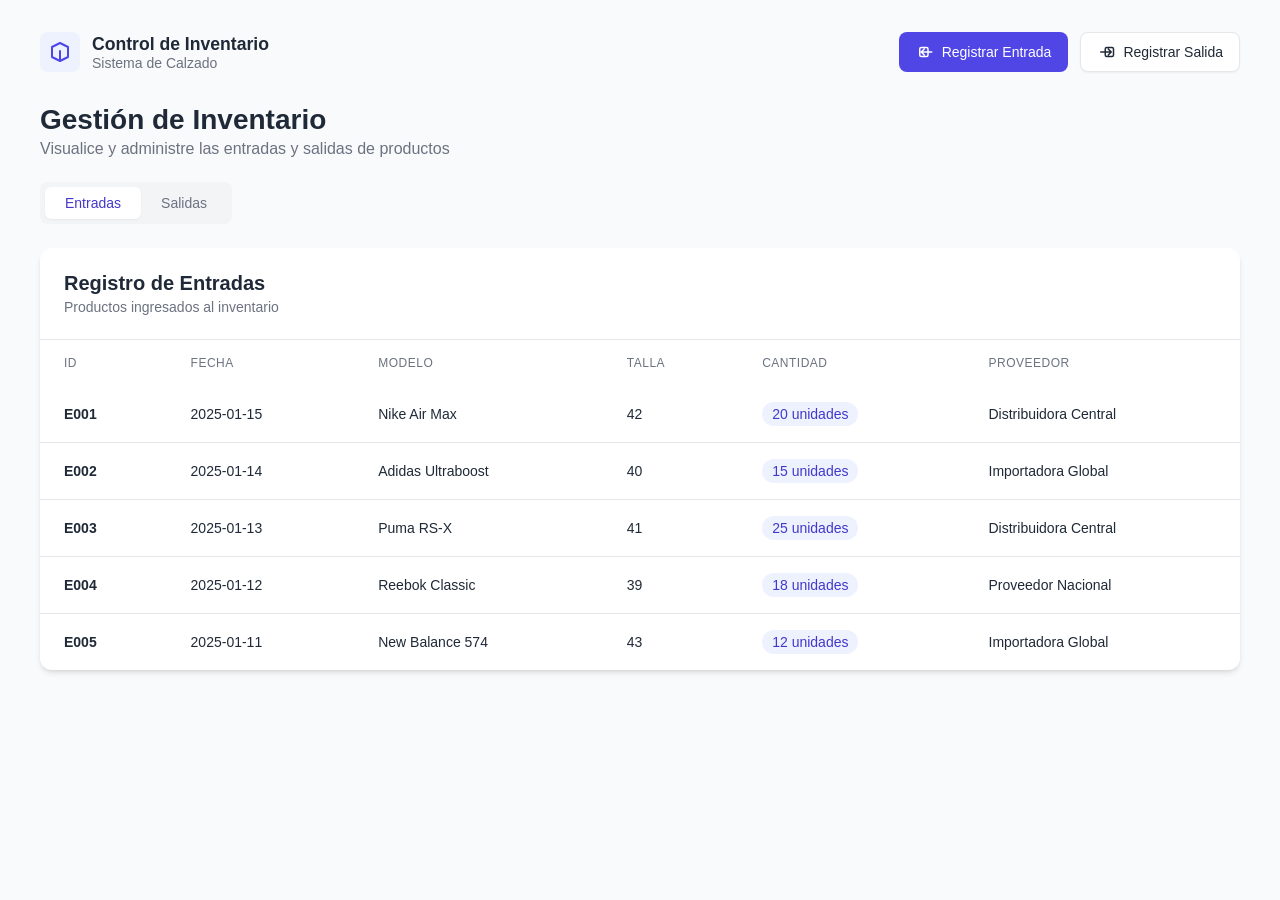
==== Interfaz entras y salidas/index.html @ d8934edf "anadiendo interfaz de usuario" ====
<!DOCTYPE html>
<html lang="es">
<head>
    <meta charset="UTF-8">
    <meta name="viewport" content="width=device-width, initial-scale=1.0">
    <title>Gestión de Inventario</title>
    
    <link rel="stylesheet" href="style.css">
</head>
<body>

    <div class="inventory-container">

        <header class="header">
            <div class="logo">
                <span class="logo-icon">
                    <svg fill="none" stroke="currentColor" viewBox="0 0 24 24" xmlns="http://www.w3.org/2000/svg">
                        <path stroke-linecap="round" stroke-linejoin="round" stroke-width="2" d="M20 7l-8-4-8 4m16 0v10l-8 4-8-4V7l8-4 8 4zM4 7v10l8 4 8-4V7M12 21V11"></path>
                    </svg>
                </span>
                <div>
                    <strong>Control de Inventario</strong>
                    <span>Sistema de Calzado</span>
                </div>
            </div>
            
            <div class="header-buttons">
                <button class="btn btn-primary">
                    <svg fill="none" stroke="currentColor" viewBox="0 0 24 24" xmlns="http://www.w3.org/2000/svg">
                         <path stroke-linecap="round" stroke-linejoin="round" stroke-width="2" d="M11 16l-4-4m0 0l4-4m-4 4h14m-5 4v-8a2 2 0 0 0-2-2h-7a2 2 0 0 0-2 2v8a2 2 0 0 0 2 2h7a2 2 0 0 0 2-2z"></path>
                    </svg>
                    <span>Registrar Entrada</span>
                </button>
                <button class="btn btn-secondary">
                    <svg fill="none" stroke="currentColor" viewBox="0 0 24 24" xmlns="http://www.w3.org/2000/svg">
                        <path stroke-linecap="round" stroke-linejoin="round" stroke-width="2" d="M15 16l4-4m0 0l-4-4m4 4H5m6 4v-8a2 2 0 0 1 2-2h7a2 2 0 0 1 2 2v8a2 2 0 0 1-2 2h-7a2 2 0 0 1-2-2z"></path>
                    </svg>
                    <span>Registrar Salida</span>
                </button>
            </div>
        </header>

        <main>
            <section class="title-section">
                <h1>Gestión de Inventario</h1>
                <p>Visualice y administre las entradas y salidas de productos</p>
            </section>

            <nav class="tabs">
                <button class="tab-link active" data-tab="entradas">Entradas</button>
                <button class="tab-link" data-tab="salidas">Salidas</button>
            </nav>

            <section id="entradas" class="content-tab active">
                <div class="content-header">
                    <h2>Registro de Entradas</h2>
                    <p>Productos ingresados al inventario</p>
                </div>
                
                <table class="inventory-table">
                    <thead>
                        <tr>
                            <th>ID</th>
                            <th>Fecha</th>
                            <th>Modelo</th>
                            <th>Talla</th>
                            <th>Cantidad</th>
                            <th>Proveedor</th>
                        </tr>
                    </thead>
                    <tbody>
                        <tr>
                            <td><strong>E001</strong></td>
                            <td>2025-01-15</td>
                            <td>Nike Air Max</td>
                            <td>42</td>
                            <td><span class="pill">20 unidades</span></td>
                            <td>Distribuidora Central</td>
                        </tr>
                        <tr>
                            <td><strong>E002</strong></td>
                            <td>2025-01-14</td>
                            <td>Adidas Ultraboost</td>
                            <td>40</td>
                            <td><span class="pill">15 unidades</span></td>
                            <td>Importadora Global</td>
                        </tr>
                        <tr>
                            <td><strong>E003</strong></td>
                            <td>2025-01-13</td>
                            <td>Puma RS-X</td>
                            <td>41</td>
                            <td><span class="pill">25 unidades</span></td>
                            <td>Distribuidora Central</td>
                        </tr>
                        <tr>
                            <td><strong>E004</strong></td>
                            <td>2025-01-12</td>
                            <td>Reebok Classic</td>
                            <td>39</td>
                            <td><span class="pill">18 unidades</span></td>
                            <td>Proveedor Nacional</td>
                        </tr>
                        <tr>
                            <td><strong>E005</strong></td>
                            <td>2025-01-11</td>
                            <td>New Balance 574</td>
                            <td>43</td>
                            <td><span class="pill">12 unidades</span></td>
                            <td>Importadora Global</td>
                        </tr>
                    </tbody>
                </table>
            </section>
            
            <section id="salidas" class="content-tab">
                 <div class="content-header">
                    <h2>Registro de Salidas</h2>
                    <p>Productos que han salido del inventario.</p>
                </div>
                <div style="padding: 1.5rem;">
                    <p>Aquí iría la tabla de salidas...</p>
                </div>
            </section>

        </main>
    </div>

    <script src="script.js"></script>
</body>
</html>
---- Interfaz entras y salidas/style.css ----
/* --- Variables de Color (basadas en tu imagen) --- */
:root {
    --color-primary: #4F46E5; /* Azul/Morado principal */
    --color-primary-light: #EEF2FF; /* Fondo de la píldora */
    --color-primary-text: #4338CA; /* Texto de la píldora */
    --color-bg: #F9FAFB;      /* Fondo general de la página */
    --color-card-bg: #FFFFFF; /* Fondo de la tarjeta/tabla */
    --color-tab-bg: #F3F4F6;   /* Fondo del contenedor de tabs */
    --color-text-dark: #1F2937;  /* Texto principal */
    --color-text-light: #6B7280; /* Texto secundario/subtítulos */
    --color-border: #E5E7EB;   /* Bordes de tabla */
    --shadow-sm: 0 1px 2px 0 rgba(0, 0, 0, 0.05);
    --shadow-md: 0 4px 6px -1px rgba(0, 0, 0, 0.1), 0 2px 4px -2px rgba(0, 0, 0, 0.1);
}

/* --- Reseteo Básico y Fuente --- */
body {
    font-family: -apple-system, BlinkMacSystemFont, "Segoe UI", Roboto, "Helvetica Neue", Arial, sans-serif;
    background-color: var(--color-bg);
    color: var(--color-text-dark);
    margin: 0;
    padding: 2rem;
}

/* --- Contenedor Principal --- */
.inventory-container {
    max-width: 1200px;
    margin: 0 auto;
}

/* --- 1. Cabecera (Header) --- */
.header {
    display: flex;
    justify-content: space-between;
    align-items: center;
    margin-bottom: 2rem;
}

.logo {
    display: flex;
    align-items: center;
    gap: 0.75rem;
}

.logo .logo-icon {
    display: flex;
    align-items: center;
    justify-content: center;
    width: 40px;
    height: 40px;
    background-color: var(--color-primary-light);
    border-radius: 8px;
    color: var(--color-primary);
}

.logo .logo-icon svg {
    width: 24px;
    height: 24px;
}

.logo div {
    display: flex;
    flex-direction: column;
}

.logo strong {
    font-size: 1.1rem;
    font-weight: 600;
    color: var(--color-text-dark);
}

.logo span {
    font-size: 0.875rem;
    color: var(--color-text-light);
}

.header-buttons {
    display: flex;
    gap: 0.75rem;
}

/* --- Estilos de Botones --- */
.btn {
    display: inline-flex;
    align-items: center;
    gap: 0.5rem;
    font-family: inherit;
    font-weight: 500;
    font-size: 0.875rem;
    padding: 0.625rem 1rem;
    border: 1px solid transparent;
    border-radius: 8px;
    cursor: pointer;
    transition: all 0.2s ease;
}

.btn svg {
    width: 18px;
    height: 18px;
}

.btn-primary {
    background-color: var(--color-primary);
    color: #FFFFFF;
}
.btn-primary:hover {
    background-color: var(--color-primary-text);
}

.btn-secondary {
    background-color: var(--color-card-bg);
    color: var(--color-text-dark);
    border-color: var(--color-border);
    box-shadow: var(--shadow-sm);
}
.btn-secondary:hover {
    background-color: var(--color-bg);
}

/* --- 2. Título Principal --- */
.title-section h1 {
    font-size: 1.75rem;
    font-weight: 700;
    margin: 0;
}

.title-section p {
    font-size: 1rem;
    color: var(--color-text-light);
    margin: 0.25rem 0 0;
}

/* --- 3. Pestañas (Tabs) --- */
.tabs {
    background-color: var(--color-tab-bg);
    border-radius: 8px;
    padding: 5px;
    display: inline-flex; /* Para que no ocupe todo el ancho */
    margin-top: 1.5rem;
}

.tab-link {
    font-family: inherit;
    font-size: 0.875rem;
    font-weight: 500;
    color: var(--color-text-light);
    background-color: transparent;
    border: none;
    padding: 0.5rem 1.25rem;
    border-radius: 6px;
    cursor: pointer;
    transition: all 0.2s ease;
}

.tab-link.active {
    background-color: var(--color-card-bg);
    color: var(--color-primary-text);
    box-shadow: var(--shadow-sm);
}

/* --- 4. Área de Contenido (Tabla) --- */
.content-tab {
    display: none; /* Oculto por defecto */
    background-color: var(--color-card-bg);
    border-radius: 12px;
    margin-top: 1.5rem;
    box-shadow: var(--shadow-md);
    overflow: hidden; /* Para que la tabla respete el borde redondeado */
}

.content-tab.active {
    display: block; /* Visible si está activo */
}

.content-header {
    padding: 1.5rem;
    border-bottom: 1px solid var(--color-border);
}

.content-header h2 {
    font-size: 1.25rem;
    font-weight: 600;
    margin: 0;
}

.content-header p {
    font-size: 0.875rem;
    color: var(--color-text-light);
    margin: 0.25rem 0 0;
}

/* --- 5. Tabla de Inventario --- */
.inventory-table {
    width: 100%;
    border-collapse: collapse;
    text-align: left;
}

.inventory-table th,
.inventory-table td {
    padding: 1rem 1.5rem;
    font-size: 0.875rem;
    vertical-align: middle;
}

.inventory-table thead th {
    font-weight: 500;
    color: var(--color-text-light);
    text-transform: uppercase;
    font-size: 0.75rem;
    letter-spacing: 0.5px;
}

.inventory-table tbody tr {
    border-bottom: 1px solid var(--color-border);
}

.inventory-table tbody tr:last-child {
    border-bottom: none;
}

.inventory-table tbody td:first-child strong {
    color: var(--color-text-dark);
    font-weight: 600;
}

/* --- Píldora de Cantidad --- */
.pill {
    display: inline-block;
    background-color: var(--color-primary-light);
    color: var(--color-primary-text);
    padding: 4px 10px;
    border-radius: 12px;
    font-size: 0.875rem;
    font-weight: 500;
}
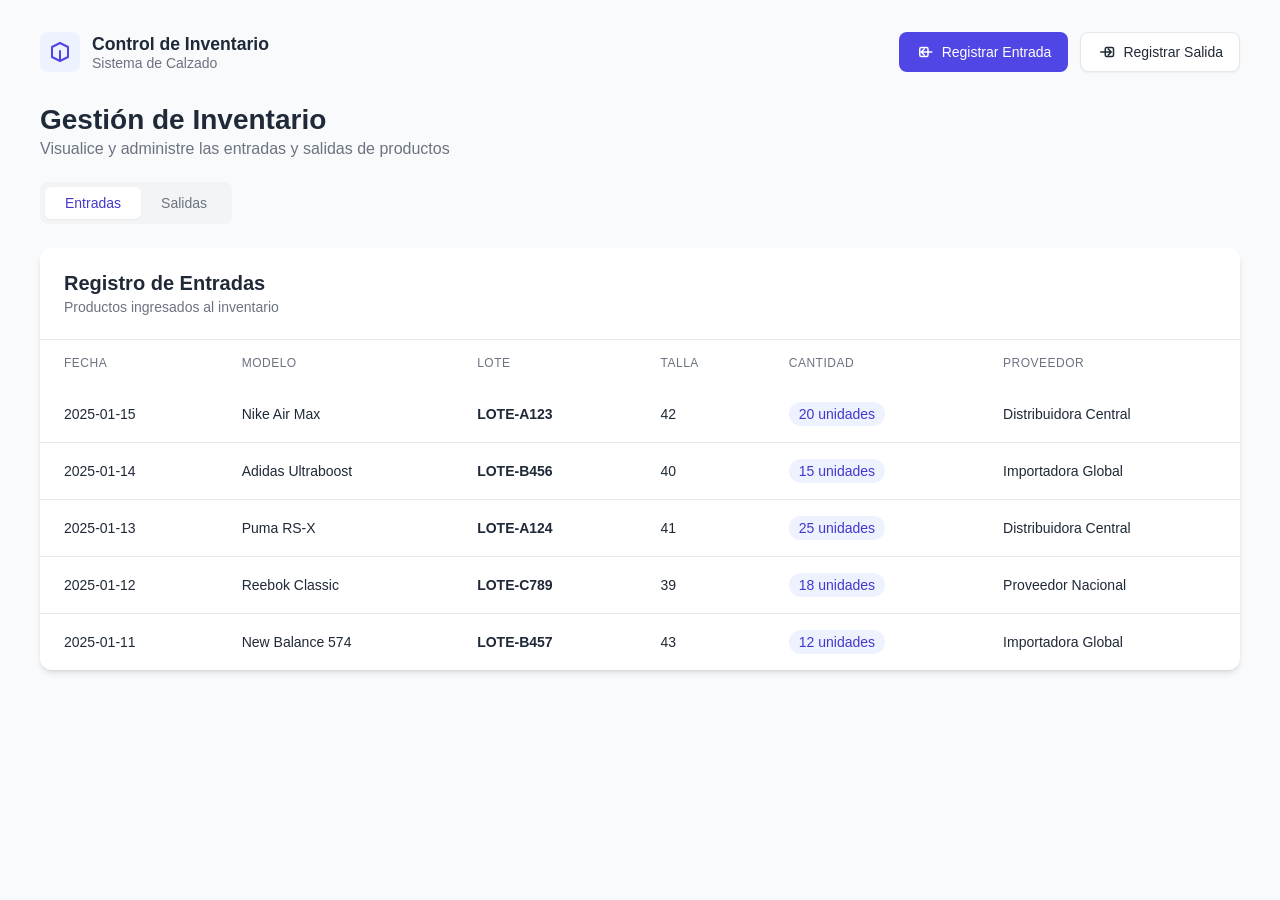
==== commit 547cc3fd: "editando archivos" ====
--- a/Interfaz entras y salidas/index.html
+++ b/Interfaz entras y salidas/index.html
@@ -1,131 +1,273 @@
 <!DOCTYPE html>
 <html lang="es">
+
 <head>
     <meta charset="UTF-8">
     <meta name="viewport" content="width=device-width, initial-scale=1.0">
     <title>Gestión de Inventario</title>
-    
+
     <link rel="stylesheet" href="style.css">
 </head>
-<body>
-
-    <div class="inventory-container">
-
-        <header class="header">
-            <div class="logo">
-                <span class="logo-icon">
-                    <svg fill="none" stroke="currentColor" viewBox="0 0 24 24" xmlns="http://www.w3.org/2000/svg">
-                        <path stroke-linecap="round" stroke-linejoin="round" stroke-width="2" d="M20 7l-8-4-8 4m16 0v10l-8 4-8-4V7l8-4 8 4zM4 7v10l8 4 8-4V7M12 21V11"></path>
-                    </svg>
-                </span>
-                <div>
-                    <strong>Control de Inventario</strong>
-                    <span>Sistema de Calzado</span>
+    <body>
+
+        <div class="inventory-container">
+
+            <header class="header">
+                <div class="logo">
+                    <span class="logo-icon">
+                        <svg fill="none" stroke="currentColor" viewBox="0 0 24 24" xmlns="http://www.w3.org/2000/svg">
+                            <path stroke-linecap="round" stroke-linejoin="round" stroke-width="2"
+                                d="M20 7l-8-4-8 4m16 0v10l-8 4-8-4V7l8-4 8 4zM4 7v10l8 4 8-4V7M12 21V11"></path>
+                        </svg>
+                    </span>
+                    <div>
+                        <strong>Control de Inventario</strong>
+                        <span>Sistema de Calzado</span>
+                    </div>
                 </div>
+
+                <div class="header-buttons">
+                    <button class="btn btn-primary" id="btn-abrir-modal-entrada">
+                        <svg fill="none" stroke="currentColor" viewBox="0 0 24 24" xmlns="http://www.w3.org/2000/svg">
+                            <path stroke-linecap="round" stroke-linejoin="round" stroke-width="2"
+                                d="M11 16l-4-4m0 0l4-4m-4 4h14m-5 4v-8a2 2 0 0 0-2-2h-7a2 2 0 0 0-2 2v8a2 2 0 0 0 2 2h7a2 2 0 0 0 2-2z">
+                            </path>
+                        </svg>
+                        <span>Registrar Entrada</span>
+                    </button>
+                    <button class="btn btn-secondary" id="btn-abrir-modal-salida">
+                        <svg fill="none" stroke="currentColor" viewBox="0 0 24 24" xmlns="http://www.w3.org/2000/svg">
+                            <path stroke-linecap="round" stroke-linejoin="round" stroke-width="2"
+                                d="M15 16l4-4m0 0l-4-4m4 4H5m6 4v-8a2 2 0 0 1 2-2h7a2 2 0 0 1 2 2v8a2 2 0 0 1-2 2h-7a2 2 0 0 1-2-2z">
+                            </path>
+                        </svg>
+                        <span>Registrar Salida</span>
+                    </button>
+                </div>
+            </header>
+
+            <main>
+                <section class="title-section">
+                    <h1>Gestión de Inventario</h1>
+                    <p>Visualice y administre las entradas y salidas de productos</p>
+                </section>
+
+                <nav class="tabs">
+                    <button class="tab-link active" data-tab="entradas">Entradas</button>
+                    <button class="tab-link" data-tab="salidas">Salidas</button>
+                </nav>
+
+                <section id="entradas" class="content-tab active">
+                    <div class="content-header">
+                        <h2>Registro de Entradas</h2>
+                        <p>Productos ingresados al inventario</p>
+                    </div>
+                    
+                    <table class="inventory-table">
+                        <thead>
+                            <tr>
+                                <th>Fecha</th>
+                                <th>Modelo</th>
+                                <th>Lote</th>
+                                <th>Talla</th>
+                                <th>Cantidad</th>
+                                <th>Proveedor</th>
+                            </tr>
+                        </thead>
+                        <tbody>
+                            <tr>
+                                <td>2025-01-15</td>
+                                <td>Nike Air Max</td>
+                                <td><strong>LOTE-A123</strong></td>
+                                <td>42</td>
+                                <td><span class="pill">20 unidades</span></td>
+                                <td>Distribuidora Central</td>
+                            </tr>
+                            <tr>
+                                <td>2025-01-14</td>
+                                <td>Adidas Ultraboost</td>
+                                <td><strong>LOTE-B456</strong></td>
+                                <td>40</td>
+                                <td><span class="pill">15 unidades</span></td>
+                                <td>Importadora Global</td>
+                            </tr>
+                            <tr>
+                                <td>2025-01-13</td>
+                                <td>Puma RS-X</td>
+                                <td><strong>LOTE-A124</strong></td>
+                                <td>41</td>
+                                <td><span class="pill">25 unidades</span></td>
+                                <td>Distribuidora Central</td>
+                            </tr>
+                            <tr>
+                                <td>2025-01-12</td>
+                                <td>Reebok Classic</td>
+                                <td><strong>LOTE-C789</strong></td>
+                                <td>39</td>
+                                <td><span class="pill">18 unidades</span></td>
+                                <td>Proveedor Nacional</td>
+                            </tr>
+                            <tr>
+                                <td>2025-01-11</td>
+                                <td>New Balance 574</td>
+                                <td><strong>LOTE-B457</strong></td>
+                                <td>43</td>
+                                <td><span class="pill">12 unidades</span></td>
+                                <td>Importadora Global</td>
+                            </tr>
+                        </tbody>
+                    </table>
+                </section>
+                
+                <section id="salidas" class="content-tab">
+                     <div class="content-header">
+                        <h2>Registro de Salidas</h2>
+                        <p>Productos que han salido del inventario.</p>
+                    </div>
+                    
+                    <table class="inventory-table">
+                        <thead>
+                            <tr>
+                                <th>Fecha</th>
+                                <th>Modelo</th>
+                                <th>Lote</th>
+                                <th>Talla</th>
+                                <th>Cantidad</th>
+                                <th>Cliente</th>
+                            </tr>
+                        </thead>
+                        <tbody>
+                            <tr>
+                                <td>2025-01-17</td>
+                                <td>Nike Air Max</td>
+                                <td><strong>LOTE-A123</strong></td>
+                                <td>42</td>
+                                <td><span class="pill pill-salida">2 unidades</span></td>
+                                <td>Cliente Minorista</td>
+                            </tr>
+                            <tr>
+                                <td>2025-01-17</td>
+                                <td>Puma RS-X</td>
+                                <td><strong>LOTE-A124</strong></td>
+                                <td>41</td>
+                                <td><span class="pill pill-salida">1 unidad</span></td>
+                                <td>Venta en Línea</td>
+                            </tr>
+                            <tr>
+                                <td>2025-01-16</td>
+                                <td>Adidas Ultraboost</td>
+                                <td><strong>LOTE-B456</strong></td>
+                                <td>40</td>
+                                <td><span class="pill pill-salida">5 unidades</span></td>
+                                <td>Tienda Departamental</td>
+                            </tr>
+                             <tr>
+                                <td>2025-01-16</td>
+                                <td>Nike Air Max</td>
+                                <td><strong>LOTE-A123</strong></td>
+                                <td>42</td>
+                                <td><span class="pill pill-salida">3 unidades</span></td>
+                                <td>Venta en Línea</td>
+                            </tr>
+                        </tbody>
+                    </table>
+                </section>
+
+            </main>
+        </div>
+
+        <div class="modal-overlay" id="modal-entrada">
+            <div class="modal-content">
+                <button class="modal-close" id="btn-cerrar-modal-entrada">&times;</button>
+                <h2>Registrar Nueva Entrada</h2>
+                <p>Complete los detalles del producto entrante.</p>
+
+                <form id="form-entrada" class="modal-form">
+                    <div class="form-group">
+                        <label for="proveedor">Nombre del Proveedor</label>
+                        <input type="text" id="proveedor" name="proveedor" required>
+                    </div>
+                    
+                    <div class="form-grid">
+                        <div class="form-group">
+                            <label for="fecha-entrada">Fecha</label>
+                            <input type="date" id="fecha-entrada" name="fecha-entrada" required>
+                        </div>
+                        <div class="form-group">
+                            <label for="lote-entrada">Código de Lote</label>
+                            <input type="text" id="lote-entrada" name="lote-entrada" required>
+                        </div>
+                    </div>
+
+                    <div class="form-grid">
+                        <div class="form-group">
+                            <label for="modelo-entrada">Modelo</label>
+                            <input type="text" id="modelo-entrada" name="modelo-entrada" required>
+                        </div>
+                        <div class="form-group">
+                            <label for="talla-entrada">Talla</label>
+                            <input type="number" id="talla-entrada" name="talla-entrada" min="20" max="50" required>
+                        </div>
+                    </div>
+
+                    <div class="form-group">
+                        <label for="cantidad-entrada">Cantidad de Pares</label>
+                        <input type="number" id="cantidad-entrada" name="cantidad-entrada" min="1" required>
+                    </div>
+
+                    <button type="submit" class="btn btn-primary" style="width: 100%; justify-content: center;">
+                        Guardar Entrada
+                    </button>
+                </form>
             </div>
-            
-            <div class="header-buttons">
-                <button class="btn btn-primary">
-                    <svg fill="none" stroke="currentColor" viewBox="0 0 24 24" xmlns="http://www.w3.org/2000/svg">
-                         <path stroke-linecap="round" stroke-linejoin="round" stroke-width="2" d="M11 16l-4-4m0 0l4-4m-4 4h14m-5 4v-8a2 2 0 0 0-2-2h-7a2 2 0 0 0-2 2v8a2 2 0 0 0 2 2h7a2 2 0 0 0 2-2z"></path>
-                    </svg>
-                    <span>Registrar Entrada</span>
-                </button>
-                <button class="btn btn-secondary">
-                    <svg fill="none" stroke="currentColor" viewBox="0 0 24 24" xmlns="http://www.w3.org/2000/svg">
-                        <path stroke-linecap="round" stroke-linejoin="round" stroke-width="2" d="M15 16l4-4m0 0l-4-4m4 4H5m6 4v-8a2 2 0 0 1 2-2h7a2 2 0 0 1 2 2v8a2 2 0 0 1-2 2h-7a2 2 0 0 1-2-2z"></path>
-                    </svg>
-                    <span>Registrar Salida</span>
-                </button>
+        </div>
+        
+        <div class="modal-overlay" id="modal-salida">
+            <div class="modal-content">
+                <button class="modal-close" id="btn-cerrar-modal-salida">&times;</button>
+                <h2>Registrar Nueva Salida</h2>
+                <p>Complete los detalles del producto saliente.</p>
+
+                <form id="form-salida" class="modal-form">
+                    <div class="form-group">
+                        <label for="cliente">Nombre del Cliente</label>
+                        <input type="text" id="cliente" name="cliente" required>
+                    </div>
+                    
+                     <div class="form-grid">
+                         <div class="form-group">
+                            <label for="fecha-salida">Fecha</label>
+                            <input type="date" id="fecha-salida" name="fecha-salida" required>
+                        </div>
+                         <div class="form-group">
+                            <label for="lote-salida">Código de Lote</label>
+                            <input type="text" id="lote-salida" name="lote-salida" required>
+                        </div>
+                    </div>
+                    
+                    <div class="form-grid">
+                         <div class="form-group">
+                            <label for="modelo-salida">Modelo</label>
+                            <input type="text" id="modelo-salida" name="modelo-salida" required>
+                        </div>
+                        <div class="form-group">
+                            <label for="talla-salida">Talla</label>
+                            <input type="number" id="talla-salida" name="talla-salida" min="20" max="50" required>
+                        </div>
+                    </div>
+
+                    <div class="form-group">
+                        <label for="cantidad-salida">Cantidad de Pares</label>
+                        <input type="number" id="cantidad-salida" name="cantidad-salida" min="1" required>
+                    </div>
+
+                    <button type="submit" class="btn btn-primary" style="width: 100%; justify-content: center;">
+                        Guardar Salida
+                    </button>
+                </form>
             </div>
-        </header>
-
-        <main>
-            <section class="title-section">
-                <h1>Gestión de Inventario</h1>
-                <p>Visualice y administre las entradas y salidas de productos</p>
-            </section>
-
-            <nav class="tabs">
-                <button class="tab-link active" data-tab="entradas">Entradas</button>
-                <button class="tab-link" data-tab="salidas">Salidas</button>
-            </nav>
-
-            <section id="entradas" class="content-tab active">
-                <div class="content-header">
-                    <h2>Registro de Entradas</h2>
-                    <p>Productos ingresados al inventario</p>
-                </div>
-                
-                <table class="inventory-table">
-                    <thead>
-                        <tr>
-                            <th>ID</th>
-                            <th>Fecha</th>
-                            <th>Modelo</th>
-                            <th>Talla</th>
-                            <th>Cantidad</th>
-                            <th>Proveedor</th>
-                        </tr>
-                    </thead>
-                    <tbody>
-                        <tr>
-                            <td><strong>E001</strong></td>
-                            <td>2025-01-15</td>
-                            <td>Nike Air Max</td>
-                            <td>42</td>
-                            <td><span class="pill">20 unidades</span></td>
-                            <td>Distribuidora Central</td>
-                        </tr>
-                        <tr>
-                            <td><strong>E002</strong></td>
-                            <td>2025-01-14</td>
-                            <td>Adidas Ultraboost</td>
-                            <td>40</td>
-                            <td><span class="pill">15 unidades</span></td>
-                            <td>Importadora Global</td>
-                        </tr>
-                        <tr>
-                            <td><strong>E003</strong></td>
-                            <td>2025-01-13</td>
-                            <td>Puma RS-X</td>
-                            <td>41</td>
-                            <td><span class="pill">25 unidades</span></td>
-                            <td>Distribuidora Central</td>
-                        </tr>
-                        <tr>
-                            <td><strong>E004</strong></td>
-                            <td>2025-01-12</td>
-                            <td>Reebok Classic</td>
-                            <td>39</td>
-                            <td><span class="pill">18 unidades</span></td>
-                            <td>Proveedor Nacional</td>
-                        </tr>
-                        <tr>
-                            <td><strong>E005</strong></td>
-                            <td>2025-01-11</td>
-                            <td>New Balance 574</td>
-                            <td>43</td>
-                            <td><span class="pill">12 unidades</span></td>
-                            <td>Importadora Global</td>
-                        </tr>
-                    </tbody>
-                </table>
-            </section>
-            
-            <section id="salidas" class="content-tab">
-                 <div class="content-header">
-                    <h2>Registro de Salidas</h2>
-                    <p>Productos que han salido del inventario.</p>
-                </div>
-                <div style="padding: 1.5rem;">
-                    <p>Aquí iría la tabla de salidas...</p>
-                </div>
-            </section>
-
-        </main>
-    </div>
-
-    <script src="script.js"></script>
-</body>
+        </div>
+
+        <script src="script.js"></script>
+    </body>
 </html>
--- a/Interfaz entras y salidas/style.css
+++ b/Interfaz entras y salidas/style.css
@@ -233,4 +233,98 @@
     border-radius: 12px;
     font-size: 0.875rem;
     font-weight: 500;
+}
+
+/* --- 6. Estilos del Modal (AÑADIDO) --- */
+.modal-overlay {
+    position: fixed;
+    top: 0;
+    left: 0;
+    width: 100%;
+    height: 100%;
+    background: rgba(31, 41, 55, 0.5); /* Equivalente a var(--color-text-dark) con opacidad */
+    z-index: 1000;
+    display: flex;
+    align-items: center;
+    justify-content: center;
+    opacity: 0;
+    visibility: hidden; /* Cambiado de display:none para animar opacidad */
+    transition: opacity 0.3s ease, visibility 0.3s ease;
+}
+
+.modal-overlay.active {
+    opacity: 1;
+    visibility: visible;
+}
+
+.modal-content {
+    background: var(--color-card-bg);
+    padding: 2rem;
+    border-radius: 12px;
+    box-shadow: var(--shadow-md);
+    width: 90%;
+    max-width: 500px;
+    position: relative;
+    transform: scale(0.95);
+    transition: transform 0.3s ease;
+}
+
+.modal-overlay.active .modal-content {
+    transform: scale(1);
+}
+
+.modal-close {
+    position: absolute;
+    top: 1rem;
+    right: 1rem;
+    background: none;
+    border: none;
+    font-size: 1.75rem;
+    color: var(--color-text-light);
+    cursor: pointer;
+    line-height: 1;
+}
+.modal-close:hover {
+    color: var(--color-text-dark);
+}
+
+.modal-content h2 {
+    font-size: 1.25rem;
+    font-weight: 600;
+    margin: 0 0 0.25rem;
+    color: var(--color-text-dark);
+}
+
+.modal-content p {
+    font-size: 0.875rem;
+    color: var(--color-text-light);
+    margin: 0 0 1.5rem;
+}
+
+/* Estilos del formulario en el modal */
+.modal-form .form-group {
+    margin-bottom: 1rem;
+}
+
+.modal-form .form-group label {
+    display: block;
+    font-size: 0.875rem;
+    font-weight: 500;
+    color: var(--color-text-dark);
+    margin-bottom: 0.5rem;
+}
+
+.modal-form .form-group input {
+    width: 100%;
+    padding: 0.75rem;
+    font-size: 0.875rem;
+    border: 1px solid var(--color-border);
+    border-radius: 8px;
+    box-sizing: border-box; /* Asegura que el padding no afecte el ancho */
+}
+
+.modal-form .form-grid {
+    display: grid;
+    grid-template-columns: 1fr 1fr;
+    gap: 1rem;
 }
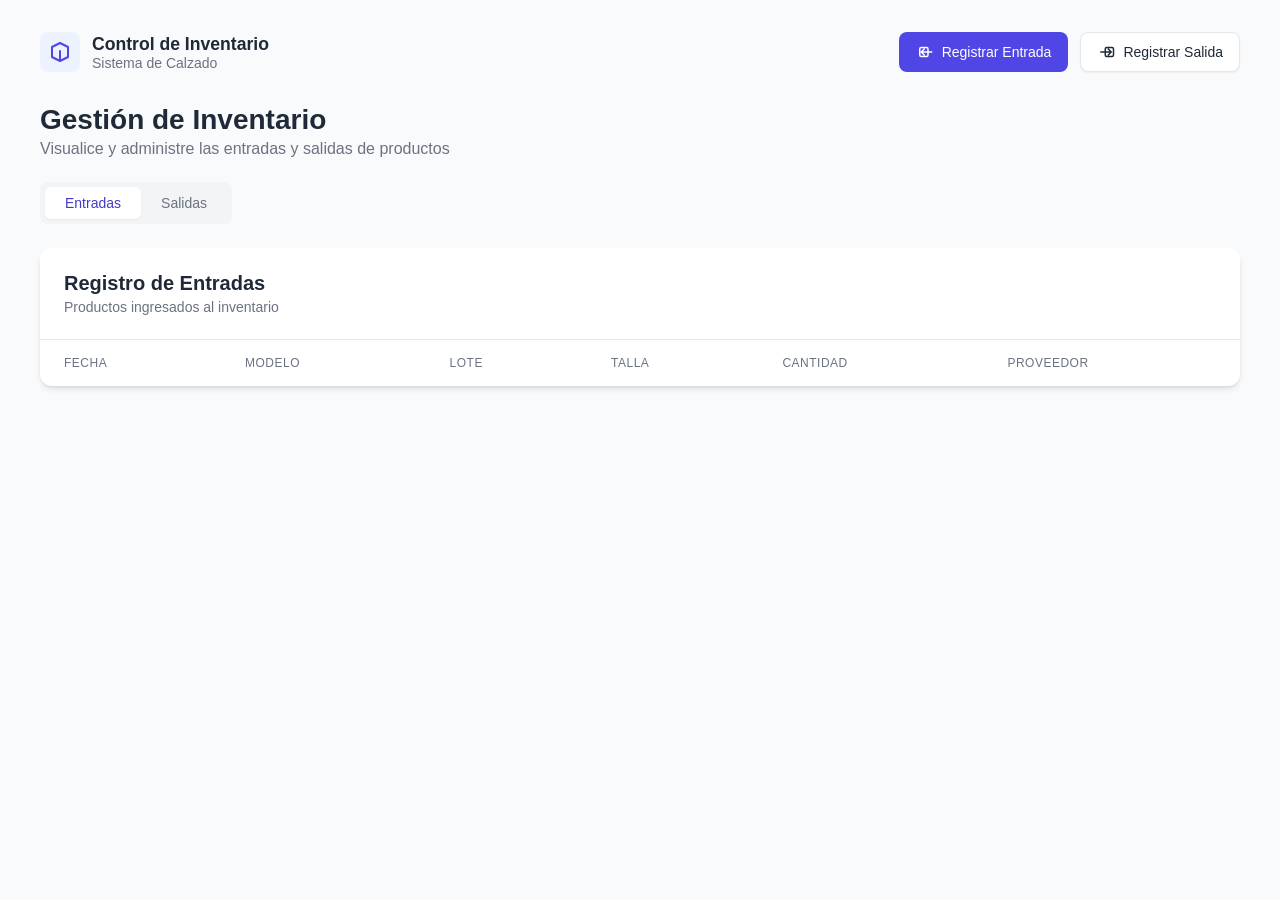
==== commit 649b7e03: "anadiendo funcionalidades nuevas" ====
--- a/Interfaz entras y salidas/index.html
+++ b/Interfaz entras y salidas/index.html
@@ -74,48 +74,8 @@
                                 <th>Proveedor</th>
                             </tr>
                         </thead>
-                        <tbody>
-                            <tr>
-                                <td>2025-01-15</td>
-                                <td>Nike Air Max</td>
-                                <td><strong>LOTE-A123</strong></td>
-                                <td>42</td>
-                                <td><span class="pill">20 unidades</span></td>
-                                <td>Distribuidora Central</td>
-                            </tr>
-                            <tr>
-                                <td>2025-01-14</td>
-                                <td>Adidas Ultraboost</td>
-                                <td><strong>LOTE-B456</strong></td>
-                                <td>40</td>
-                                <td><span class="pill">15 unidades</span></td>
-                                <td>Importadora Global</td>
-                            </tr>
-                            <tr>
-                                <td>2025-01-13</td>
-                                <td>Puma RS-X</td>
-                                <td><strong>LOTE-A124</strong></td>
-                                <td>41</td>
-                                <td><span class="pill">25 unidades</span></td>
-                                <td>Distribuidora Central</td>
-                            </tr>
-                            <tr>
-                                <td>2025-01-12</td>
-                                <td>Reebok Classic</td>
-                                <td><strong>LOTE-C789</strong></td>
-                                <td>39</td>
-                                <td><span class="pill">18 unidades</span></td>
-                                <td>Proveedor Nacional</td>
-                            </tr>
-                            <tr>
-                                <td>2025-01-11</td>
-                                <td>New Balance 574</td>
-                                <td><strong>LOTE-B457</strong></td>
-                                <td>43</td>
-                                <td><span class="pill">12 unidades</span></td>
-                                <td>Importadora Global</td>
-                            </tr>
-                        </tbody>
+                        <tbody id="tbody-entradas">
+                            </tbody>
                     </table>
                 </section>
                 
@@ -136,40 +96,8 @@
                                 <th>Cliente</th>
                             </tr>
                         </thead>
-                        <tbody>
-                            <tr>
-                                <td>2025-01-17</td>
-                                <td>Nike Air Max</td>
-                                <td><strong>LOTE-A123</strong></td>
-                                <td>42</td>
-                                <td><span class="pill pill-salida">2 unidades</span></td>
-                                <td>Cliente Minorista</td>
-                            </tr>
-                            <tr>
-                                <td>2025-01-17</td>
-                                <td>Puma RS-X</td>
-                                <td><strong>LOTE-A124</strong></td>
-                                <td>41</td>
-                                <td><span class="pill pill-salida">1 unidad</span></td>
-                                <td>Venta en Línea</td>
-                            </tr>
-                            <tr>
-                                <td>2025-01-16</td>
-                                <td>Adidas Ultraboost</td>
-                                <td><strong>LOTE-B456</strong></td>
-                                <td>40</td>
-                                <td><span class="pill pill-salida">5 unidades</span></td>
-                                <td>Tienda Departamental</td>
-                            </tr>
-                             <tr>
-                                <td>2025-01-16</td>
-                                <td>Nike Air Max</td>
-                                <td><strong>LOTE-A123</strong></td>
-                                <td>42</td>
-                                <td><span class="pill pill-salida">3 unidades</span></td>
-                                <td>Venta en Línea</td>
-                            </tr>
-                        </tbody>
+                         <tbody id="tbody-salidas">
+                            </tbody>
                     </table>
                 </section>
 
@@ -268,6 +196,8 @@
             </div>
         </div>
 
-        <script src="script.js"></script>
+        <script src="entradas.js"></script>
+        <script src="pagina.js"></script>
+        <script src="salidas.js" ></script>
     </body>
 </html>
--- a/Interfaz entras y salidas/style.css
+++ b/Interfaz entras y salidas/style.css
@@ -1,19 +1,20 @@
-/* --- Variables de Color (basadas en tu imagen) --- */
 :root {
-    --color-primary: #4F46E5; /* Azul/Morado principal */
-    --color-primary-light: #EEF2FF; /* Fondo de la píldora */
-    --color-primary-text: #4338CA; /* Texto de la píldora */
-    --color-bg: #F9FAFB;      /* Fondo general de la página */
-    --color-card-bg: #FFFFFF; /* Fondo de la tarjeta/tabla */
-    --color-tab-bg: #F3F4F6;   /* Fondo del contenedor de tabs */
-    --color-text-dark: #1F2937;  /* Texto principal */
-    --color-text-light: #6B7280; /* Texto secundario/subtítulos */
-    --color-border: #E5E7EB;   /* Bordes de tabla */
+    --color-primary: #4F46E5;
+    --color-primary-light: #EEF2FF;
+    --color-primary-text: #4338CA;
+    --color-bg: #F9FAFB;
+    --color-card-bg: #FFFFFF;
+    --color-tab-bg: #F3F4F6;
+    --color-text-dark: #1F2937;
+    --color-text-light: #6B7280;
+    --color-border: #E5E7EB;
     --shadow-sm: 0 1px 2px 0 rgba(0, 0, 0, 0.05);
     --shadow-md: 0 4px 6px -1px rgba(0, 0, 0, 0.1), 0 2px 4px -2px rgba(0, 0, 0, 0.1);
-}
-
-/* --- Reseteo Básico y Fuente --- */
+    --color-danger: #EF4444;
+    --color-danger-light: #FEE2E2;
+    --color-danger-text: #DC2626;
+}
+
 body {
     font-family: -apple-system, BlinkMacSystemFont, "Segoe UI", Roboto, "Helvetica Neue", Arial, sans-serif;
     background-color: var(--color-bg);
@@ -22,13 +23,11 @@
     padding: 2rem;
 }
 
-/* --- Contenedor Principal --- */
 .inventory-container {
     max-width: 1200px;
     margin: 0 auto;
 }
 
-/* --- 1. Cabecera (Header) --- */
 .header {
     display: flex;
     justify-content: space-between;
@@ -79,7 +78,6 @@
     gap: 0.75rem;
 }
 
-/* --- Estilos de Botones --- */
 .btn {
     display: inline-flex;
     align-items: center;
@@ -103,6 +101,7 @@
     background-color: var(--color-primary);
     color: #FFFFFF;
 }
+
 .btn-primary:hover {
     background-color: var(--color-primary-text);
 }
@@ -113,11 +112,11 @@
     border-color: var(--color-border);
     box-shadow: var(--shadow-sm);
 }
+
 .btn-secondary:hover {
     background-color: var(--color-bg);
 }
 
-/* --- 2. Título Principal --- */
 .title-section h1 {
     font-size: 1.75rem;
     font-weight: 700;
@@ -130,12 +129,11 @@
     margin: 0.25rem 0 0;
 }
 
-/* --- 3. Pestañas (Tabs) --- */
 .tabs {
     background-color: var(--color-tab-bg);
     border-radius: 8px;
     padding: 5px;
-    display: inline-flex; /* Para que no ocupe todo el ancho */
+    display: inline-flex;
     margin-top: 1.5rem;
 }
 
@@ -158,18 +156,17 @@
     box-shadow: var(--shadow-sm);
 }
 
-/* --- 4. Área de Contenido (Tabla) --- */
 .content-tab {
-    display: none; /* Oculto por defecto */
+    display: none;
     background-color: var(--color-card-bg);
     border-radius: 12px;
     margin-top: 1.5rem;
     box-shadow: var(--shadow-md);
-    overflow: hidden; /* Para que la tabla respete el borde redondeado */
+    overflow: hidden;
 }
 
 .content-tab.active {
-    display: block; /* Visible si está activo */
+    display: block;
 }
 
 .content-header {
@@ -189,7 +186,6 @@
     margin: 0.25rem 0 0;
 }
 
-/* --- 5. Tabla de Inventario --- */
 .inventory-table {
     width: 100%;
     border-collapse: collapse;
@@ -224,7 +220,6 @@
     font-weight: 600;
 }
 
-/* --- Píldora de Cantidad --- */
 .pill {
     display: inline-block;
     background-color: var(--color-primary-light);
@@ -235,20 +230,25 @@
     font-weight: 500;
 }
 
-/* --- 6. Estilos del Modal (AÑADIDO) --- */
+.pill-salida {
+    background-color: var(--color-danger-light);
+    color: var(--color-danger-text);
+}
+
+
 .modal-overlay {
     position: fixed;
     top: 0;
     left: 0;
     width: 100%;
     height: 100%;
-    background: rgba(31, 41, 55, 0.5); /* Equivalente a var(--color-text-dark) con opacidad */
+    background: rgba(31, 41, 55, 0.5);
     z-index: 1000;
     display: flex;
     align-items: center;
     justify-content: center;
     opacity: 0;
-    visibility: hidden; /* Cambiado de display:none para animar opacidad */
+    visibility: hidden;
     transition: opacity 0.3s ease, visibility 0.3s ease;
 }
 
@@ -284,6 +284,7 @@
     cursor: pointer;
     line-height: 1;
 }
+
 .modal-close:hover {
     color: var(--color-text-dark);
 }
@@ -301,7 +302,6 @@
     margin: 0 0 1.5rem;
 }
 
-/* Estilos del formulario en el modal */
 .modal-form .form-group {
     margin-bottom: 1rem;
 }
@@ -320,7 +320,7 @@
     font-size: 0.875rem;
     border: 1px solid var(--color-border);
     border-radius: 8px;
-    box-sizing: border-box; /* Asegura que el padding no afecte el ancho */
+    box-sizing: border-box;
 }
 
 .modal-form .form-grid {
